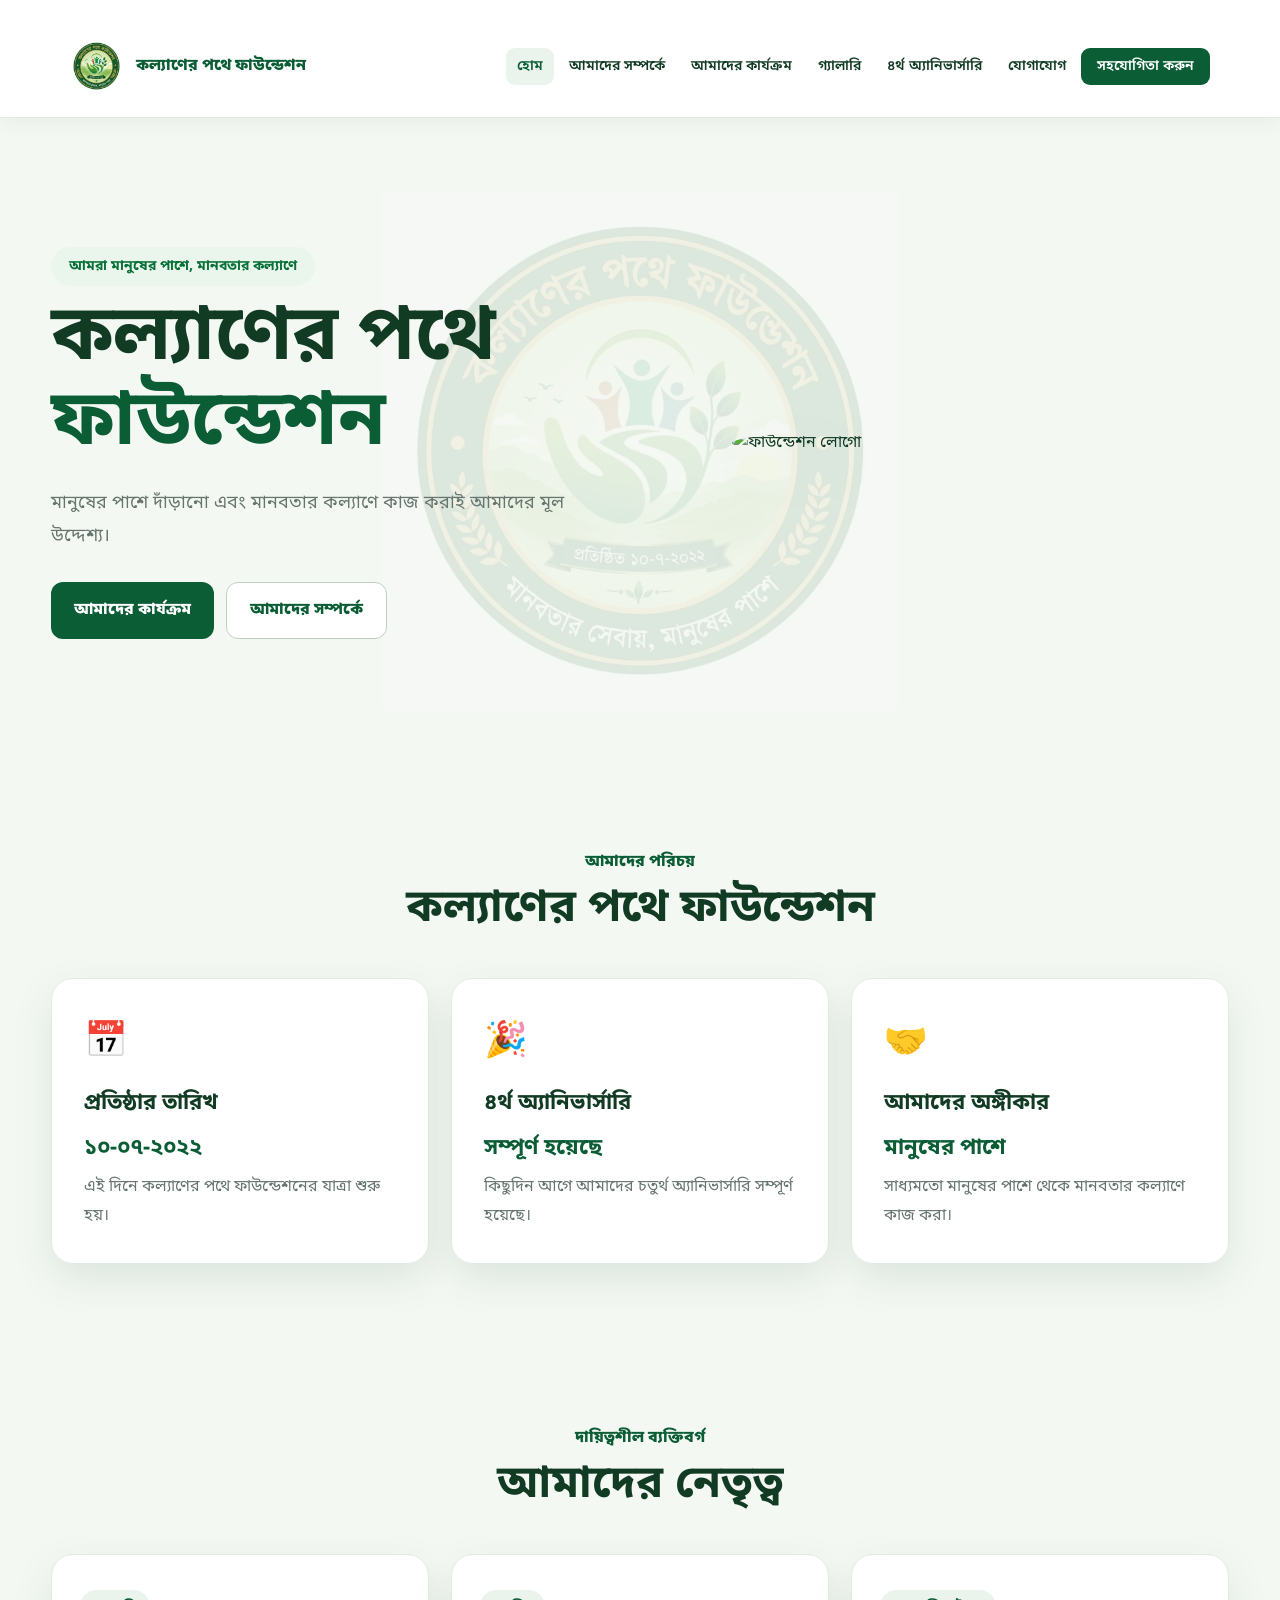
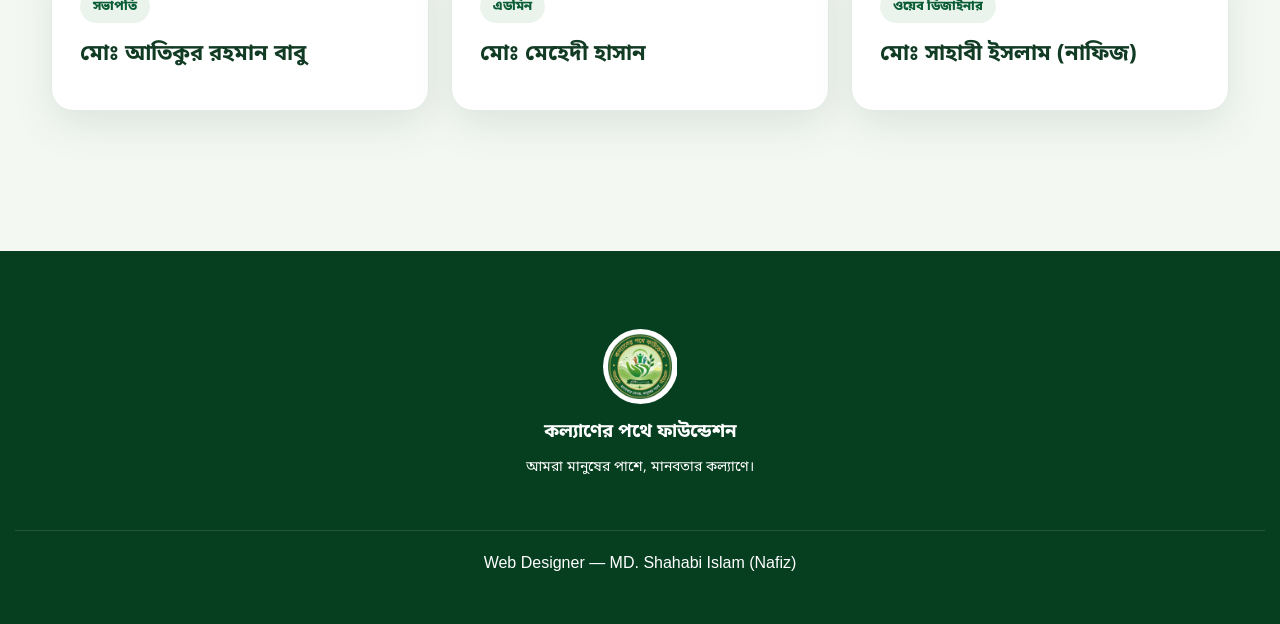
==== index.html @ 4321efe8 "Rename indix.html to index.html" ====
<!DOCTYPE html>
<html lang="bn">
<head>
    <meta charset="UTF-8">
    <meta name="viewport" content="width=device-width, initial-scale=1.0">
    <title>কল্যাণের পথে ফাউন্ডেশন</title>
    <link rel="stylesheet" href="style.css">
</head>

<body>

<header class="header">
    <div class="container nav-box">

        <a href="index.html" class="logo-area">
            <img src="logo(2).jpeg" alt="Logo">
            <span>কল্যাণের পথে ফাউন্ডেশন</span>
        </a>

        <nav>
            <center>
            <a href="index.html" class="active">হোম</a>
            <a href="about.html">আমাদের সম্পর্কে</a>
            <a href="activities.html">আমাদের কার্যক্রম</a>
            <a href="gallery.html">গ্যালারি</a>
            <a href="anniversary.html">৪র্থ অ্যানিভার্সারি</a>
            <a href="contact.html">যোগাযোগ</a>
            <a href="donate.html" class="donate-link">সহযোগিতা করুন</a>
       </center>
        </nav>

    </div>
</header>


<main>

<section class="home-hero">

    <div class="container hero-content">

        <div class="hero-text">

            <span class="small-title">
                আমরা মানুষের পাশে, মানবতার কল্যাণে
            </span>

            <h1>
                কল্যাণের পথে
                <br>
                <strong>ফাউন্ডেশন</strong>
            </h1>

            <p>
                মানুষের পাশে দাঁড়ানো এবং মানবতার কল্যাণে
                কাজ করাই আমাদের মূল উদ্দেশ্য।
            </p>

            <div class="buttons">
                <a href="activities.html" class="btn">
                    আমাদের কার্যক্রম
                </a>

                <a href="about.html" class="btn btn-white">
                    আমাদের সম্পর্কে
                </a>
            </div>

        </div>


        <div class="hero-logo">
            <img src="images/logo.jpg" alt="ফাউন্ডেশন লোগো">
        </div>

    </div>

</section>


<section class="section">

    <div class="container">

        <div class="section-title">
            <span>আমাদের পরিচয়</span>
            <h2>কল্যাণের পথে ফাউন্ডেশন</h2>
        </div>


        <div class="card-grid">

            <div class="card">

                <div class="card-icon">📅</div>

                <h3>প্রতিষ্ঠার তারিখ</h3>

                <strong>১০-০৭-২০২২</strong>

                <p>
                    এই দিনে কল্যাণের পথে ফাউন্ডেশনের
                    যাত্রা শুরু হয়।
                </p>

            </div>


            <div class="card">

                <div class="card-icon">🎉</div>

                <h3>৪র্থ অ্যানিভার্সারি</h3>

                <strong>সম্পূর্ণ হয়েছে</strong>

                <p>
                    কিছুদিন আগে আমাদের চতুর্থ
                    অ্যানিভার্সারি সম্পূর্ণ হয়েছে।
                </p>

            </div>


            <div class="card">

                <div class="card-icon">🤝</div>

                <h3>আমাদের অঙ্গীকার</h3>

                <strong>মানুষের পাশে</strong>

                <p>
                    সাধ্যমতো মানুষের পাশে থেকে
                    মানবতার কল্যাণে কাজ করা।
                </p>

            </div>

        </div>

    </div>

</section>


<section class="section">

    <div class="container">

        <div class="section-title">
            <span>দায়িত্বশীল ব্যক্তিবর্গ</span>
            <h2>আমাদের নেতৃত্ব</h2>
        </div>


        <div class="leader-grid">

            <div class="leader-card">
                <span>সভাপতি</span>
                <h3>মোঃ আতিকুর রহমান বাবু</h3>
            </div>


            <div class="leader-card">
                <span>এডমিন</span>
                <h3>মোঃ মেহেদী হাসান</h3>
            </div>


            <div class="leader-card">
                <span>ওয়েব ডিজাইনার</span>
                <h3>মোঃ সাহাবী ইসলাম (নাফিজ)</h3>
            </div>

        </div>

    </div>

</section>

</main>


<footer>

    <div class="footer-content">

        <img src="logo(2).jpeg" alt="Logo">

        <h3>কল্যাণের পথে ফাউন্ডেশন</h3>

        <p>
            আমরা মানুষের পাশে, মানবতার কল্যাণে।
        </p>

    </div>

    <div class="footer-bottom">
        Web Designer — MD. Shahabi Islam (Nafiz)
    </div>

</footer>
<script src="script.js"></script>
</body>
</html>
---- style.css ----
@import url('https://fonts.googleapis.com/css2?family=Noto+Sans+Bengali:wght@400;500;600;700;800&display=swap');


:root {

    --green: #0b5d35;
    --green-dark: #064927;
    --green-light: #eaf4ed;

    --gold: #d5a928;

    --dark: #123025;
    --text: #31463b;
    --muted: #66756d;

    --white: #ffffff;

    --background: #f6f9f6;

    --shadow:
        0 15px 40px rgba(8,64,38,.10);

}


* {

    margin: 0;
    padding: 0;

    box-sizing: border-box;

}


html {

    scroll-behavior: smooth;

}


body {

    font-family:
        'Noto Sans Bengali',
        Arial,
        sans-serif;

    background: var(--background);

    color: var(--dark);

    line-height: 1.8;

}


/* Background logo */

body::before {

    content: "";

    position: fixed;

    inset: 0;

    background-image:

        linear-gradient(
            rgba(246,249,246,.95),
            rgba(246,249,246,.95)
        ),

        url("images/logo.jpg");

    background-repeat: no-repeat;

    background-position: center;

    background-size: 500px;

    z-index: -1;

    pointer-events: none;

}


img {

    max-width: 100%;

    display: block;

}


a {

    text-decoration: none;

    color: inherit;

}


.container {

    width: 92%;

    max-width: 1180px;

    margin: auto;

}


/* ================= HEADER ================= */

.header {

    position: sticky;

    top: 0;

    z-index: 999;

    background: rgba(255,255,255,.97);

    border-bottom:
        1px solid #e2ebe5;

    box-shadow:
        0 4px 20px rgba(0,0,0,.05);

}


.nav-box {

    min-height: 82px;

    display: flex;

    align-items: center;

    justify-content: space-between;

    gap: 20px;

}


.logo-area {

    display: flex;

    align-items: center;

    gap: 12px;

    color: var(--green);

    font-weight: 800;

    white-space: nowrap;

}


.logo-area img {

    width: 54px;

    height: 54px;

    object-fit: contain;

    border-radius: 50%;

}


/* Navigation */

nav {

    display: flex;

    align-items: center;

    justify-content: flex-end;

    gap: 5px;

    flex-wrap: wrap;

}


nav a {

    font-size: 14px;

    font-weight: 600;

    padding: 9px 11px;

    border-radius: 9px;

    transition: .2s;

}


nav a:hover,

nav a.active {

    color: var(--green);

    background:
        var(--green-light);

}


nav a.donate-link {

    background: var(--green);

    color: white;

    padding-left: 16px;

    padding-right: 16px;

}


nav a.donate-link:hover,

nav a.donate-link.active {

    background: var(--green-dark);

    color: white;

}


/* ================= HOME ================= */

.home-hero {

    min-height: 650px;

    display: flex;

    align-items: center;

}


.hero-content {

    display: grid;

    grid-template-columns: 1fr 1fr;

    gap: 50px;

    align-items: center;

}


.small-title {

    display: inline-block;

    color: var(--green);

    font-weight: 800;

    margin-bottom: 12px;

}


.hero-text h1 {

    font-size:
        clamp(45px,6vw,78px);

    line-height: 1.1;

    margin-bottom: 20px;

}


.hero-text h1 strong {

    color: var(--green);

}


.hero-text p {

    max-width: 650px;

    font-size: 18px;

    color: var(--muted);

}


.buttons {

    display: flex;

    gap: 12px;

    flex-wrap: wrap;

    margin-top: 30px;

}


.btn {

    display: inline-flex;

    align-items: center;

    justify-content: center;

    padding: 13px 23px;

    border-radius: 12px;

    background: var(--green);

    color: white;

    font-weight: 800;

    transition: .2s;

}


.btn:hover {

    background: var(--green-dark);

    transform: translateY(-2px);

}


.btn-white {

    background: white;

    color: var(--green);

    border: 1px solid #bdd0c3;

}


.btn-white:hover {

    background: var(--green-light);

}


.hero-logo {

    display: flex;

    justify-content: center;

    align-items: center;

}


.hero-logo img {

    width: min(430px,80%);

    border-radius: 50%;

    filter:
        drop-shadow(
            0 20px 35px
            rgba(0,0,0,.12)
        );

}


/* ================= SECTION ================= */

.section {

    padding: 80px 0;

}


.section-title {

    text-align: center;

    margin-bottom: 40px;

}


.section-title span {

    color: var(--green);

    font-weight: 800;

}


.section-title h2 {

    font-size:
        clamp(30px,4vw,45px);

    line-height: 1.25;

    margin-top: 5px;

}


/* ================= CARDS ================= */

.card-grid {

    display: grid;

    grid-template-columns:
        repeat(3,1fr);

    gap: 22px;

}


.card {

    background: rgba(255,255,255,.95);

    border: 1px solid #e1eae4;

    border-radius: 22px;

    padding: 32px;

    box-shadow: var(--shadow);

}


.card-icon {

    font-size: 35px;

    margin-bottom: 10px;

}


.card h3 {

    font-size: 22px;

}


.card strong {

    display: block;

    font-size: 22px;

    color: var(--green);

    margin: 5px 0;

}


.card p {

    color: var(--muted);

}


/* ================= LEADER ================= */

.leader-grid {

    display: grid;

    grid-template-columns:
        repeat(3,1fr);

    gap: 22px;

}


.leader-card {

    background: white;

    border-radius: 22px;

    padding: 35px 28px;

    box-shadow: var(--shadow);

    border: 1px solid #e1eae4;

}


.leader-card span {

    display: inline-block;

    background: var(--green-light);

    color: var(--green);

    padding: 5px 13px;

    border-radius: 30px;

    font-size: 13px;

    font-weight: 800;

    margin-bottom: 12px;

}


.leader-card h3 {

    font-size: 22px;

}


/* ================= PAGE BANNER ================= */

.page-banner {

    text-align: center;

    padding: 90px 20px 55px;

}


.page-banner span {

    color: var(--green);

    font-weight: 800;

}


.page-banner h1 {

    font-size:
        clamp(40px,6vw,65px);

    line-height: 1.15;

    margin: 10px 0 15px;

}


.page-banner p {

    max-width: 750px;

    margin: auto;

    color: var(--muted);

    font-size: 18px;

}


/* ================= ABOUT ================= */

.about-grid {

    display: grid;

    grid-template-columns:
        1.2fr .8fr;

    gap: 35px;

    align-items: stretch;

}


.about-text {

    background: white;

    padding: 40px;

    border-radius: 24px;

    box-shadow: var(--shadow);

}


.about-text h2 {

    font-size: 38px;

    line-height: 1.3;

    margin-bottom: 18px;

}


.about-text p {

    color: var(--muted);

    margin-bottom: 15px;

}


.quote-box {

    background:
        linear-gradient(
            135deg,
            #0b5d35,
            #14824b
        );

    color: white;

    border-radius: 24px;

    padding: 40px;

    display: flex;

    flex-direction: column;

    justify-content: center;

    box-shadow: var(--shadow);

}


.quote {

    font-size: 75px;

    color: var(--gold);

    line-height: 1;

}


.quote-box h2 {

    font-size: 30px;

    line-height: 1.4;

}


.info-grid {

    display: grid;

    grid-template-columns:
        repeat(3,1fr);

    gap: 20px;

}


.info-box {

    background: white;

    border-radius: 20px;

    padding: 30px;

    text-align: center;

    box-shadow: var(--shadow);

}


.info-box h3 {

    font-size: 30px;

    color: var(--green);

}


.info-box p {

    color: var(--muted);

}


/* ================= ACTIVITIES ================= */

.activity-grid {

    display: grid;

    grid-template-columns:
        repeat(2,1fr);

    gap: 25px;

}


.activity-card {

    background: white;

    border-radius: 22px;

    overflow: hidden;

    box-shadow: var(--shadow);

    border: 1px solid #e1eae4;

}


.activity-card img {

    width: 100%;

    height: 330px;

    object-fit: cover;

}


.activity-card div {

    padding: 25px;

}


.activity-card span {

    color: var(--green);

    font-weight: 800;

    font-size: 13px;

}


.activity-card h2 {

    font-size: 24px;

    line-height: 1.4;

    margin: 5px 0;

}


.activity-card p {

    color: var(--muted);

}


/* ================= GALLERY ================= */

.gallery-grid {

    display: grid;

    grid-template-columns:
        repeat(3,1fr);

    gap: 20px;

}


.gallery-item {

    background: white;

    border-radius: 18px;

    overflow: hidden;

    box-shadow: var(--shadow);

    cursor: pointer;

}


.gallery-item input {

    display: none;

}


.gallery-item img {

    width: 100%;

    height: 280px;

    object-fit: cover;

    transition: .3s;

}


.gallery-item:hover img {

    transform: scale(1.04);

}


.gallery-item span {

    display: block;

    padding: 12px;

    text-align: center;

    color: var(--muted);

    font-size: 13px;

}


/* CSS ONLY image zoom */

.gallery-item:has(input:checked) {

    position: fixed;

    inset: 0;

    z-index: 10000;

    background:
        rgba(0,0,0,.92);

    display: flex;

    align-items: center;

    justify-content: center;

    padding: 30px;

}


.gallery-item:has(input:checked) img {

    width: auto;

    max-width: 95vw;

    height: auto;

    max-height: 90vh;

    object-fit: contain;

}


.gallery-item:has(input:checked) span {

    position: absolute;

    bottom: 10px;

    color: white;

}


/* ================= ANNIVERSARY ================= */

.anniversary-section {

    padding: 90px 0;

}


.anniversary-content {

    display: grid;

    grid-template-columns:
        350px 1fr;

    align-items: center;

    gap: 60px;

}


.anniversary-logo img {

    width: 100%;

    border-radius: 50%;

    box-shadow: var(--shadow);

}


.anniversary-content h1 {

    font-size:
        clamp(42px,5vw,68px);

    line-height: 1.15;

    margin: 10px 0 20px;

}


.anniversary-content p {

    font-size: 20px;

    color: var(--muted);

}


.timeline {

    display: grid;

    grid-template-columns:
        repeat(3,1fr);

    gap: 22px;

}


.timeline-card {

    background: white;

    border-left: 5px solid var(--green);

    padding: 30px;

    box-shadow: var(--shadow);

}


.timeline-card strong {

    color: var(--green);

    font-size: 20px;

}


.timeline-card h2 {

    margin: 8px 0;

}


.timeline-card p {

    color: var(--muted);

}


/* ================= CONTACT ================= */

.contact-grid {

    display: grid;

    grid-template-columns:
        repeat(3,1fr);

    gap: 22px;

}


.contact-card {

    background: white;

    padding: 32px;

    border-radius: 22px;

    box-shadow: var(--shadow);

}


.contact-card span {

    display: inline-block;

    background: var(--green-light);

    color: var(--green);

    padding: 5px 13px;

    border-radius: 30px;

    font-size: 13px;

    font-weight: 800;

}


.contact-card h2 {

    font-size: 23px;

    line-height: 1.4;

    margin: 15px 0 8px;

}


.contact-card p {

    color: var(--muted);

}


/* ================= DONATE ================= */

.donate-box {

    max-width: 800px;

    margin: auto;

    text-align: center;

    background: white;

    padding: 55px 35px;

    border-radius: 25px;

    box-shadow: var(--shadow);

}


.donate-box h2 {

    font-size: 40px;

    margin-bottom: 12px;

}


.donate-box p {

    color: var(--muted);

    font-size: 18px;

}


.notice {

    margin: 25px 0;

    padding: 20px;

    border: 1px dashed #9ab6a5;

    border-radius: 14px;

    background: #f1f8f3;

    color: var(--green);

    font-weight: 700;

}


/* ================= FOOTER ================= */

footer {

    background: #082f1d;

    color: #dce9e1;

    margin-top: 30px;

}


.footer-content {

    text-align: center;

    padding: 50px 20px;

}


.footer-content img {

    width: 75px;

    height: 75px;

    object-fit: contain;

    border-radius: 50%;

    margin: auto auto 12px;

}


.footer-content h3 {

    color: white;

    margin-bottom: 5px;

}


.footer-bottom {

    text-align: center;

    border-top:
        1px solid
        rgba(255,255,255,.12);

    padding: 18px;

    font-family: Arial, sans-serif;

}


/* ================= MOBILE ================= */

@media(max-width:1000px) {

    .nav-box {

        flex-direction: column;

        padding: 15px 0;

    }


    nav {

        justify-content: center;

    }


    .hero-content {

        grid-template-columns: 1fr;

        text-align: center;

    }


    .hero-text p {

        margin: auto;

    }


    .buttons {

        justify-content: center;

    }


    .hero-logo {

        order: -1;

    }


    .card-grid,

    .leader-grid,

    .info-grid,

    .contact-grid,

    .timeline {

        grid-template-columns:
            1fr 1fr;

    }


    .about-grid,

    .anniversary-content {

        grid-template-columns: 1fr;

    }


    .anniversary-logo {

        max-width: 330px;

        margin: auto;

    }

}


@media(max-width:650px) {

    .logo-area span {

        font-size: 14px;

    }


    nav a {

        font-size: 12px;

        padding: 7px 8px;

    }


    .home-hero {

        padding: 50px 0;

    }


    .hero-text h1 {

        font-size: 45px;

    }


    .section {

        padding: 55px 0;

    }


    .card-grid,

    .leader-grid,

    .info-grid,

    .contact-grid,

    .timeline,

    .activity-grid,

    .gallery-grid {

        grid-template-columns: 1fr;

    }


    .about-text {

        padding: 28px;

    }


    .about-text h2 {

        font-size: 30px;

    }


    .activity-card img {

        height: 250px;

    }


    .page-banner {

        padding-top: 60px;

    }


    .page-banner h1 {

        font-size: 42px;

    }


    .donate-box {

        padding: 35px 20px;

    }


    .donate-box h2 {

        font-size: 30px;

    }

}













/* ================================
   BASIC SETUP
================================ */

* {
    margin: 0;
    padding: 0;
    box-sizing: border-box;
}

html {
    scroll-behavior: smooth;
}

body {
    font-family: "Noto Sans Bengali", "SolaimanLipi", Arial, sans-serif;
    background: #f4f8f3;
    color: #123b24;
    min-height: 100vh;
    overflow-x: hidden;
}


/* ================================
   BACKGROUND LOGO
================================ */

.background-logo {
    position: fixed;

    width: 650px;
    height: 650px;

    left: 50%;
    top: 52%;

    transform: translate(-50%, -50%);

    background-image: url("logo.jpg");
    background-size: contain;
    background-repeat: no-repeat;
    background-position: center;

    opacity: 0.075;

    z-index: -1;

    pointer-events: none;
}


/* ================================
   HEADER
================================ */

.header {
    width: 100%;
    padding: 25px 20px 10px;

    display: flex;
    flex-direction: column;
    align-items: center;
    justify-content: center;

    text-align: center;
}


/* Logo */

.logo-box {
    width: 115px;
    height: 115px;

    border-radius: 50%;

    overflow: hidden;

    background: white;

    border: 4px solid #0b6835;

    box-shadow:
        0 8px 25px rgba(0, 80, 40, 0.18);
}

.logo-box img {
    width: 100%;
    height: 100%;

    object-fit: cover;
}


/* Title */

.title-box h1 {
    margin-top: 14px;

    font-size: 31px;

    color: #075d2d;

    font-weight: 800;
}

.title-box p {
    margin-top: 7px;

    color: #e38b00;

    font-size: 16px;

    font-weight: 600;
}


/* ================================
   CIRCULAR MENU
================================ */

.circle-menu {

    width: min(94vw, 720px);
    height: 285px;

    margin: 18px auto 0;

    position: relative;

    display: flex;
    justify-content: center;
    align-items: center;
}


/* Middle Circle */

.circle-menu::before {

    content: "মানবতা";

    position: absolute;

    left: 50%;
    top: 50%;

    transform: translate(-50%, -50%);

    width: 92px;
    height: 92px;

    border-radius: 50%;

    background: rgba(7, 93, 45, 0.95);

    border: 5px solid #e5a527;

    color: white;

    display: flex;
    align-items: center;
    justify-content: center;

    font-size: 20px;
    font-weight: 800;

    box-shadow: 0 8px 25px rgba(0, 70, 35, 0.25);

    z-index: 1;
}


/* Menu Button */

.menu-item {

    position: absolute;

    width: 115px;
    min-height: 72px;

    padding: 9px 7px;

    border-radius: 22px;

    text-decoration: none;

    text-align: center;

    background: rgba(255, 255, 255, 0.94);

    color: #075d2d;

    border: 2px solid #0b6835;

    box-shadow:
        0 6px 18px rgba(0, 80, 40, 0.15);

    display: flex;
    flex-direction: column;

    align-items: center;
    justify-content: center;

    font-size: 13px;
    font-weight: 700;

    transition: 0.3s ease;
}

.menu-item span {

    display: block;

    font-size: 24px;

    margin-bottom: 3px;

    color: #e4930b;
}


/* Hover */

.menu-item:hover {

    background: #075d2d;

    color: white;

    transform: scale(1.08);
}

.menu-item:hover span {
    color: #ffd36a;
}


/* ================================
   MENU POSITIONS
================================ */

.item-home {
    top: 5px;
    left: 50%;

    transform: translateX(-50%);
}

.item-about {
    top: 62px;
    left: 5%;
}

.item-work {
    bottom: 12px;
    left: 17%;
}

.item-gallery {
    top: 62px;
    right: 5%;
}

.item-contact {
    bottom: 12px;
    right: 17%;
}

.item-donate {
    top: 112px;
    left: 50%;

    transform: translateX(-50%);
}


/* Keep transform on hover */

.item-home:hover,
.item-donate:hover {
    transform: translateX(-50%) scale(1.08);
}


/* ================================
   HOME CONTENT
================================ */

.home-content {

    width: 92%;

    max-width: 1100px;

    margin: 10px auto 60px;

    text-align: center;
}


/* ================================
   WELCOME CARD
================================ */

.welcome-card {

    max-width: 850px;

    margin: 0 auto;

    padding: 40px 25px;

    background: rgba(255, 255, 255, 0.91);

    border-radius: 30px;

    border: 1px solid rgba(7, 93, 45, 0.15);

    box-shadow:
        0 15px 45px rgba(0, 70, 35, 0.12);
}

.small-title {

    display: inline-block;

    padding: 7px 18px;

    border-radius: 50px;

    background: #eaf5ec;

    color: #087139;

    font-size: 14px;

    font-weight: 700;
}

.welcome-card h2 {

    margin-top: 17px;

    font-size: 34px;

    line-height: 1.5;

    color: #075d2d;
}

.welcome-card p {

    max-width: 700px;

    margin: 16px auto;

    font-size: 17px;

    line-height: 1.9;

    color: #52665a;
}


/* Main Button */

.main-button {

    display: inline-block;

    margin-top: 15px;

    padding: 13px 28px;

    border-radius: 50px;

    background: #075d2d;

    color: white;

    text-decoration: none;

    font-weight: 700;

    transition: 0.3s;
}

.main-button:hover {

    background: #e4930b;

    transform: translateY(-3px);
}


/* ================================
   INFORMATION CARDS
================================ */

.info-section {

    display: grid;

    grid-template-columns:
        repeat(3, 1fr);

    gap: 20px;

    margin-top: 30px;
}

.info-card {

    background: rgba(255, 255, 255, 0.93);

    padding: 28px 15px;

    border-radius: 25px;

    border: 1px solid #dcebdd;

    box-shadow:
        0 8px 25px rgba(0, 70, 35, 0.08);

    transition: 0.3s;
}

.info-card:hover {

    transform: translateY(-6px);

    box-shadow:
        0 15px 30px rgba(0, 70, 35, 0.14);
}

.info-icon {

    font-size: 32px;

    margin-bottom: 10px;
}

.info-card h3 {

    color: #075d2d;

    font-size: 18px;
}

.info-card p {

    margin-top: 8px;

    color: #68786d;

    font-size: 15px;
}


/* ================================
   FOUNDATION INFO
================================ */

.foundation-info {

    margin-top: 35px;

    padding: 35px 25px;

    background: rgba(7, 93, 45, 0.94);

    color: white;

    border-radius: 28px;

    box-shadow:
        0 12px 35px rgba(0, 70, 35, 0.15);
}

.foundation-info h2 {

    font-size: 28px;

    margin-bottom: 13px;

    color: #ffd36a;
}

.foundation-info p {

    max-width: 850px;

    margin: auto;

    line-height: 1.9;

    font-size: 16px;
}


/* ================================
   TEAM
================================ */

.team-section {

    margin-top: 40px;
}

.team-section > h2 {

    font-size: 28px;

    color: #075d2d;

    margin-bottom: 20px;
}

.team-container {

    display: grid;

    grid-template-columns:
        repeat(3, 1fr);

    gap: 20px;
}

.team-card {

    padding: 25px 15px;

    background: rgba(255, 255, 255, 0.94);

    border-radius: 22px;

    border-top: 5px solid #0b6835;

    box-shadow:
        0 8px 25px rgba(0, 70, 35, 0.09);
}

.team-card h3 {

    color: #e4930b;

    font-size: 16px;

    margin-bottom: 8px;
}

.team-card p {

    color: #075d2d;

    font-size: 17px;

    font-weight: 700;
}


/* ================================
   FOOTER
================================ */

footer {

    margin-top: 60px;

    padding: 28px 15px;

    text-align: center;

    background: #063e20;

    color: white;
}

footer p {

    font-size: 14px;
}

.designer {

    margin-top: 10px;

    color: #ffd36a;

    font-size: 13px;
}


/* ================================
   MOBILE RESPONSIVE
================================ */

@media (max-width: 700px) {

    .header {
        padding-top: 20px;
    }

    .logo-box {
        width: 95px;
        height: 95px;
    }

    .title-box h1 {
        font-size: 24px;
    }

    .title-box p {
        font-size: 13px;
    }


    /* Circular menu smaller */

    .circle-menu {

        width: 100%;

        height: 300px;

        margin-top: 10px;
    }

    .circle-menu::before {

        width: 75px;
        height: 75px;

        font-size: 16px;

        border-width: 4px;
    }

    .menu-item {

        width: 100px;

        min-height: 65px;

        border-radius: 18px;

        font-size: 11px;
    }

    .menu-item span {
        font-size: 20px;
    }

    .item-about {
        left: 2%;
        top: 70px;
    }

    .item-gallery {
        right: 2%;
        top: 70px;
    }

    .item-work {
        left: 8%;
        bottom: 15px;
    }

    .item-contact {
        right: 8%;
        bottom: 15px;
    }

    .item-home {
        top: 5px;
    }

    .item-donate {
        top: 115px;
    }


    /* Welcome */

    .welcome-card {

        padding: 30px 18px;

        border-radius: 24px;
    }

    .welcome-card h2 {

        font-size: 25px;
    }

    .welcome-card p {

        font-size: 15px;

        line-height: 1.8;
    }


    /* Cards */

    .info-section {

        grid-template-columns: 1fr;

        gap: 15px;
    }

    .team-container {

        grid-template-columns: 1fr;

        gap: 15px;
    }

    .foundation-info {

        padding: 28px 18px;
    }

    .foundation-info h2 {

        font-size: 24px;
    }

}


/* ================================
   SMALL PHONE
================================ */

@media (max-width: 380px) {

    .title-box h1 {
        font-size: 21px;
    }

    .circle-menu {
        height: 285px;
    }

    .menu-item {
        width: 88px;
        min-height: 60px;
        font-size: 10px;
    }

    .menu-item span {
        font-size: 18px;
    }

    .circle-menu::before {
        width: 68px;
        height: 68px;
        font-size: 14px;
    }

    .item-about {
        left: 0;
    }

    .item-gallery {
        right: 0;
    }

    .item-work {
        left: 5%;
    }

    .item-contact {
        right: 5%;
    }

}

/* ================= BACKGROUND LOGO / WATERMARK ================= */

body {
    position: relative;
}

/* পুরো ওয়েবসাইটের পিছনে লোগো */
body::before {
    content: "";

    position: fixed;

    top: 50%;
    left: 50%;

    width: 520px;
    height: 520px;

    transform: translate(-50%, -50%);

    background-image: url("logo(2).jpeg");

    background-repeat: no-repeat;
    background-position: center;
    background-size: contain;

    opacity: 0.10;

    z-index: 0;

    pointer-events: none;
}

/* ওয়েবসাইটের আসল লেখা/কনটেন্ট লোগোর উপরে থাকবে */
.header,
main,
footer {
    position: relative;
    z-index: 1;
}

@media (max-width: 650px) {

    body::before {
        width: 350px;
        height: 350px;
        opacity: 0.06;
    }

}
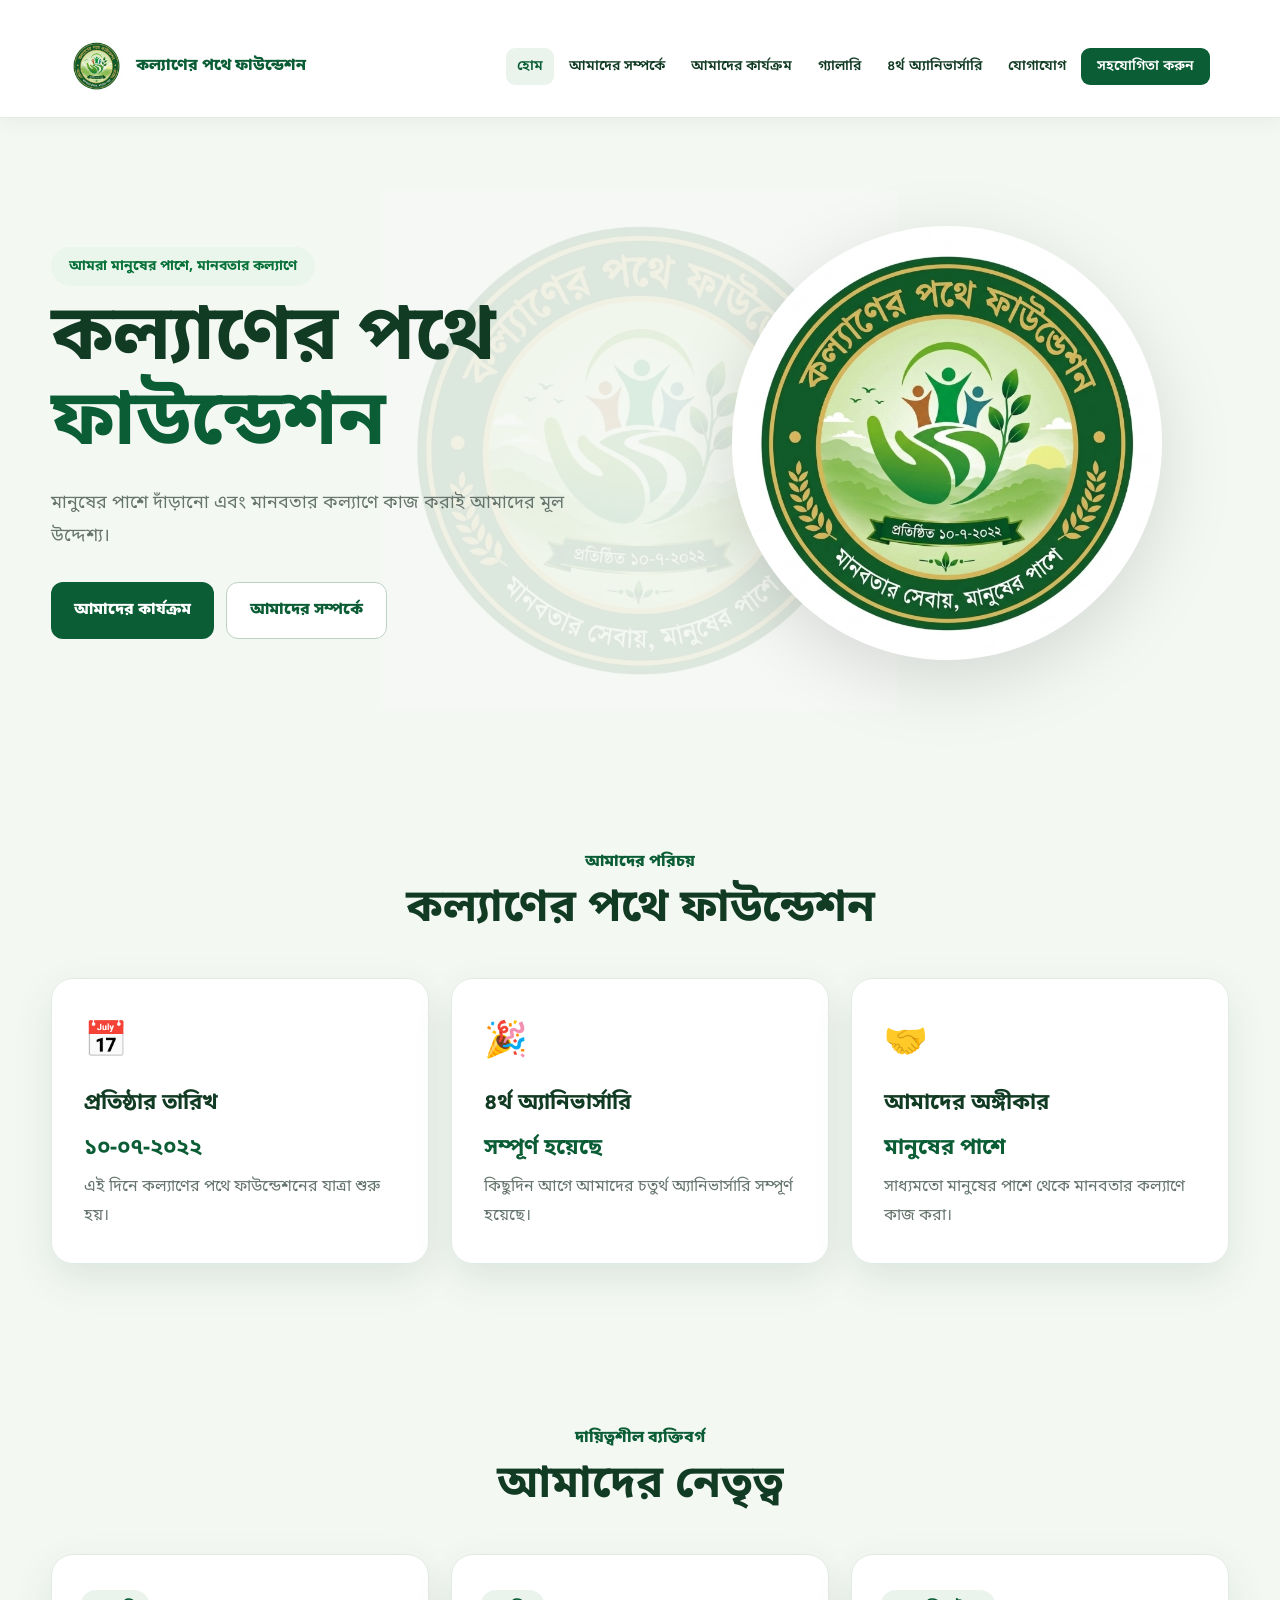
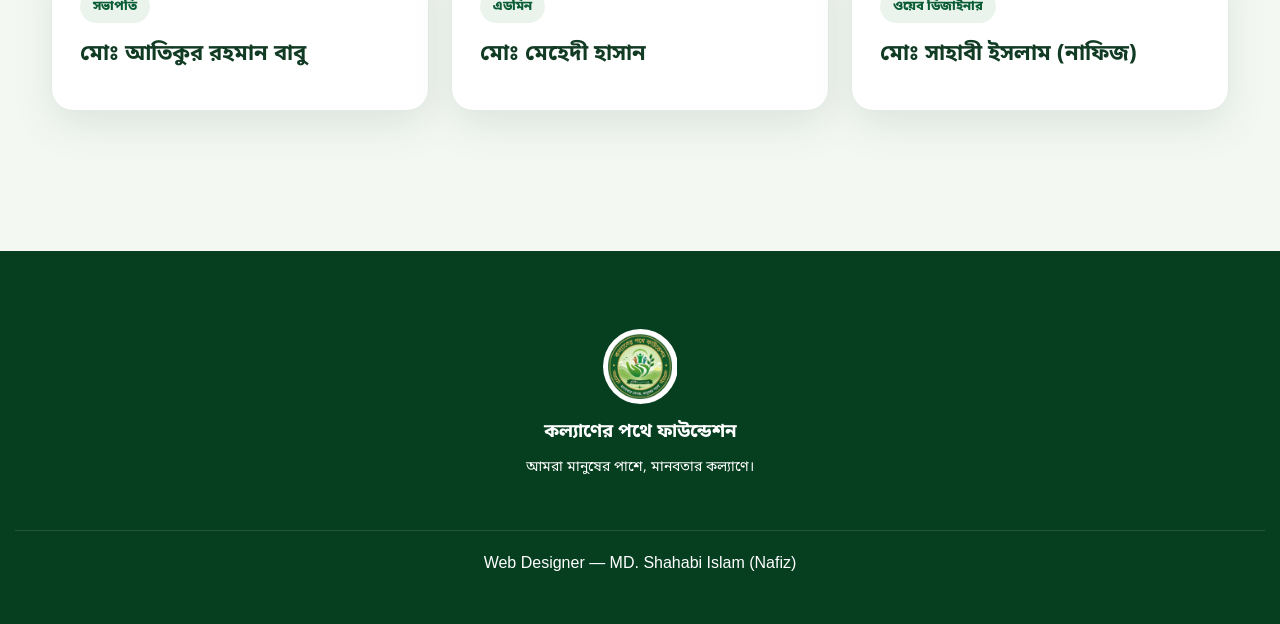
==== commit 30ac2b02: "Create index.html" ====
--- a/index.html
+++ b/index.html
@@ -1,206 +1,206 @@
-<!DOCTYPE html>
-<html lang="bn">
-<head>
-    <meta charset="UTF-8">
-    <meta name="viewport" content="width=device-width, initial-scale=1.0">
-    <title>কল্যাণের পথে ফাউন্ডেশন</title>
-    <link rel="stylesheet" href="style.css">
-</head>
-
-<body>
-
-<header class="header">
-    <div class="container nav-box">
-
-        <a href="index.html" class="logo-area">
-            <img src="logo(2).jpeg" alt="Logo">
-            <span>কল্যাণের পথে ফাউন্ডেশন</span>
-        </a>
-
-        <nav>
-            <center>
-            <a href="index.html" class="active">হোম</a>
-            <a href="about.html">আমাদের সম্পর্কে</a>
-            <a href="activities.html">আমাদের কার্যক্রম</a>
-            <a href="gallery.html">গ্যালারি</a>
-            <a href="anniversary.html">৪র্থ অ্যানিভার্সারি</a>
-            <a href="contact.html">যোগাযোগ</a>
-            <a href="donate.html" class="donate-link">সহযোগিতা করুন</a>
-       </center>
-        </nav>
-
-    </div>
-</header>
-
-
-<main>
-
-<section class="home-hero">
-
-    <div class="container hero-content">
-
-        <div class="hero-text">
-
-            <span class="small-title">
-                আমরা মানুষের পাশে, মানবতার কল্যাণে
-            </span>
-
-            <h1>
-                কল্যাণের পথে
-                <br>
-                <strong>ফাউন্ডেশন</strong>
-            </h1>
-
-            <p>
-                মানুষের পাশে দাঁড়ানো এবং মানবতার কল্যাণে
-                কাজ করাই আমাদের মূল উদ্দেশ্য।
-            </p>
-
-            <div class="buttons">
-                <a href="activities.html" class="btn">
-                    আমাদের কার্যক্রম
-                </a>
-
-                <a href="about.html" class="btn btn-white">
-                    আমাদের সম্পর্কে
-                </a>
-            </div>
-
-        </div>
-
-
-        <div class="hero-logo">
-            <img src="images/logo.jpg" alt="ফাউন্ডেশন লোগো">
-        </div>
-
-    </div>
-
-</section>
-
-
-<section class="section">
-
-    <div class="container">
-
-        <div class="section-title">
-            <span>আমাদের পরিচয়</span>
-            <h2>কল্যাণের পথে ফাউন্ডেশন</h2>
-        </div>
-
-
-        <div class="card-grid">
-
-            <div class="card">
-
-                <div class="card-icon">📅</div>
-
-                <h3>প্রতিষ্ঠার তারিখ</h3>
-
-                <strong>১০-০৭-২০২২</strong>
-
-                <p>
-                    এই দিনে কল্যাণের পথে ফাউন্ডেশনের
-                    যাত্রা শুরু হয়।
-                </p>
-
-            </div>
-
-
-            <div class="card">
-
-                <div class="card-icon">🎉</div>
-
-                <h3>৪র্থ অ্যানিভার্সারি</h3>
-
-                <strong>সম্পূর্ণ হয়েছে</strong>
-
-                <p>
-                    কিছুদিন আগে আমাদের চতুর্থ
-                    অ্যানিভার্সারি সম্পূর্ণ হয়েছে।
-                </p>
-
-            </div>
-
-
-            <div class="card">
-
-                <div class="card-icon">🤝</div>
-
-                <h3>আমাদের অঙ্গীকার</h3>
-
-                <strong>মানুষের পাশে</strong>
-
-                <p>
-                    সাধ্যমতো মানুষের পাশে থেকে
-                    মানবতার কল্যাণে কাজ করা।
-                </p>
-
-            </div>
-
-        </div>
-
-    </div>
-
-</section>
-
-
-<section class="section">
-
-    <div class="container">
-
-        <div class="section-title">
-            <span>দায়িত্বশীল ব্যক্তিবর্গ</span>
-            <h2>আমাদের নেতৃত্ব</h2>
-        </div>
-
-
-        <div class="leader-grid">
-
-            <div class="leader-card">
-                <span>সভাপতি</span>
-                <h3>মোঃ আতিকুর রহমান বাবু</h3>
-            </div>
-
-
-            <div class="leader-card">
-                <span>এডমিন</span>
-                <h3>মোঃ মেহেদী হাসান</h3>
-            </div>
-
-
-            <div class="leader-card">
-                <span>ওয়েব ডিজাইনার</span>
-                <h3>মোঃ সাহাবী ইসলাম (নাফিজ)</h3>
-            </div>
-
-        </div>
-
-    </div>
-
-</section>
-
-</main>
-
-
-<footer>
-
-    <div class="footer-content">
-
-        <img src="logo(2).jpeg" alt="Logo">
-
-        <h3>কল্যাণের পথে ফাউন্ডেশন</h3>
-
-        <p>
-            আমরা মানুষের পাশে, মানবতার কল্যাণে।
-        </p>
-
-    </div>
-
-    <div class="footer-bottom">
-        Web Designer — MD. Shahabi Islam (Nafiz)
-    </div>
-
-</footer>
-<script src="script.js"></script>
-</body>
-</html>
+<!DOCTYPE html>
+<html lang="bn">
+<head>
+    <meta charset="UTF-8">
+    <meta name="viewport" content="width=device-width, initial-scale=1.0">
+    <title>কল্যাণের পথে ফাউন্ডেশন</title>
+    <link rel="stylesheet" href="style.css">
+</head>
+
+<body>
+
+<header class="header">
+    <div class="container nav-box">
+
+        <a href="index.html" class="logo-area">
+            <img src="logo(2).jpeg" alt="Logo">
+            <span>কল্যাণের পথে ফাউন্ডেশন</span>
+        </a>
+
+        <nav>
+            <center>
+            <a href="index.html" class="active">হোম</a>
+            <a href="about.html">আমাদের সম্পর্কে</a>
+            <a href="activities.html">আমাদের কার্যক্রম</a>
+            <a href="gallery.html">গ্যালারি</a>
+            <a href="anniversary.html">৪র্থ অ্যানিভার্সারি</a>
+            <a href="contact.html">যোগাযোগ</a>
+            <a href="donate.html" class="donate-link">সহযোগিতা করুন</a>
+       </center>
+        </nav>
+
+    </div>
+</header>
+
+
+<main>
+
+<section class="home-hero">
+
+    <div class="container hero-content">
+
+        <div class="hero-text">
+
+            <span class="small-title">
+                আমরা মানুষের পাশে, মানবতার কল্যাণে
+            </span>
+
+            <h1>
+                কল্যাণের পথে
+                <br>
+                <strong>ফাউন্ডেশন</strong>
+            </h1>
+
+            <p>
+                মানুষের পাশে দাঁড়ানো এবং মানবতার কল্যাণে
+                কাজ করাই আমাদের মূল উদ্দেশ্য।
+            </p>
+
+            <div class="buttons">
+                <a href="activities.html" class="btn">
+                    আমাদের কার্যক্রম
+                </a>
+
+                <a href="about.html" class="btn btn-white">
+                    আমাদের সম্পর্কে
+                </a>
+            </div>
+
+        </div>
+
+
+        <div class="hero-logo">
+            <img src="logo(2).jpeg" alt="ফাউন্ডেশন লোগো">
+        </div>
+
+    </div>
+
+</section>
+
+
+<section class="section">
+
+    <div class="container">
+
+        <div class="section-title">
+            <span>আমাদের পরিচয়</span>
+            <h2>কল্যাণের পথে ফাউন্ডেশন</h2>
+        </div>
+
+
+        <div class="card-grid">
+
+            <div class="card">
+
+                <div class="card-icon">📅</div>
+
+                <h3>প্রতিষ্ঠার তারিখ</h3>
+
+                <strong>১০-০৭-২০২২</strong>
+
+                <p>
+                    এই দিনে কল্যাণের পথে ফাউন্ডেশনের
+                    যাত্রা শুরু হয়।
+                </p>
+
+            </div>
+
+
+            <div class="card">
+
+                <div class="card-icon">🎉</div>
+
+                <h3>৪র্থ অ্যানিভার্সারি</h3>
+
+                <strong>সম্পূর্ণ হয়েছে</strong>
+
+                <p>
+                    কিছুদিন আগে আমাদের চতুর্থ
+                    অ্যানিভার্সারি সম্পূর্ণ হয়েছে।
+                </p>
+
+            </div>
+
+
+            <div class="card">
+
+                <div class="card-icon">🤝</div>
+
+                <h3>আমাদের অঙ্গীকার</h3>
+
+                <strong>মানুষের পাশে</strong>
+
+                <p>
+                    সাধ্যমতো মানুষের পাশে থেকে
+                    মানবতার কল্যাণে কাজ করা।
+                </p>
+
+            </div>
+
+        </div>
+
+    </div>
+
+</section>
+
+
+<section class="section">
+
+    <div class="container">
+
+        <div class="section-title">
+            <span>দায়িত্বশীল ব্যক্তিবর্গ</span>
+            <h2>আমাদের নেতৃত্ব</h2>
+        </div>
+
+
+        <div class="leader-grid">
+
+            <div class="leader-card">
+                <span>সভাপতি</span>
+                <h3>মোঃ আতিকুর রহমান বাবু</h3>
+            </div>
+
+
+            <div class="leader-card">
+                <span>এডমিন</span>
+                <h3>মোঃ মেহেদী হাসান</h3>
+            </div>
+
+
+            <div class="leader-card">
+                <span>ওয়েব ডিজাইনার</span>
+                <h3>মোঃ সাহাবী ইসলাম (নাফিজ)</h3>
+            </div>
+
+        </div>
+
+    </div>
+
+</section>
+
+</main>
+
+
+<footer>
+
+    <div class="footer-content">
+
+        <img src="logo(2).jpeg" alt="Logo">
+
+        <h3>কল্যাণের পথে ফাউন্ডেশন</h3>
+
+        <p>
+            আমরা মানুষের পাশে, মানবতার কল্যাণে।
+        </p>
+
+    </div>
+
+    <div class="footer-bottom">
+        Web Designer — MD. Shahabi Islam (Nafiz)
+    </div>
+
+</footer>
+<script src="script.js"></script>
+</body>
+</html>
